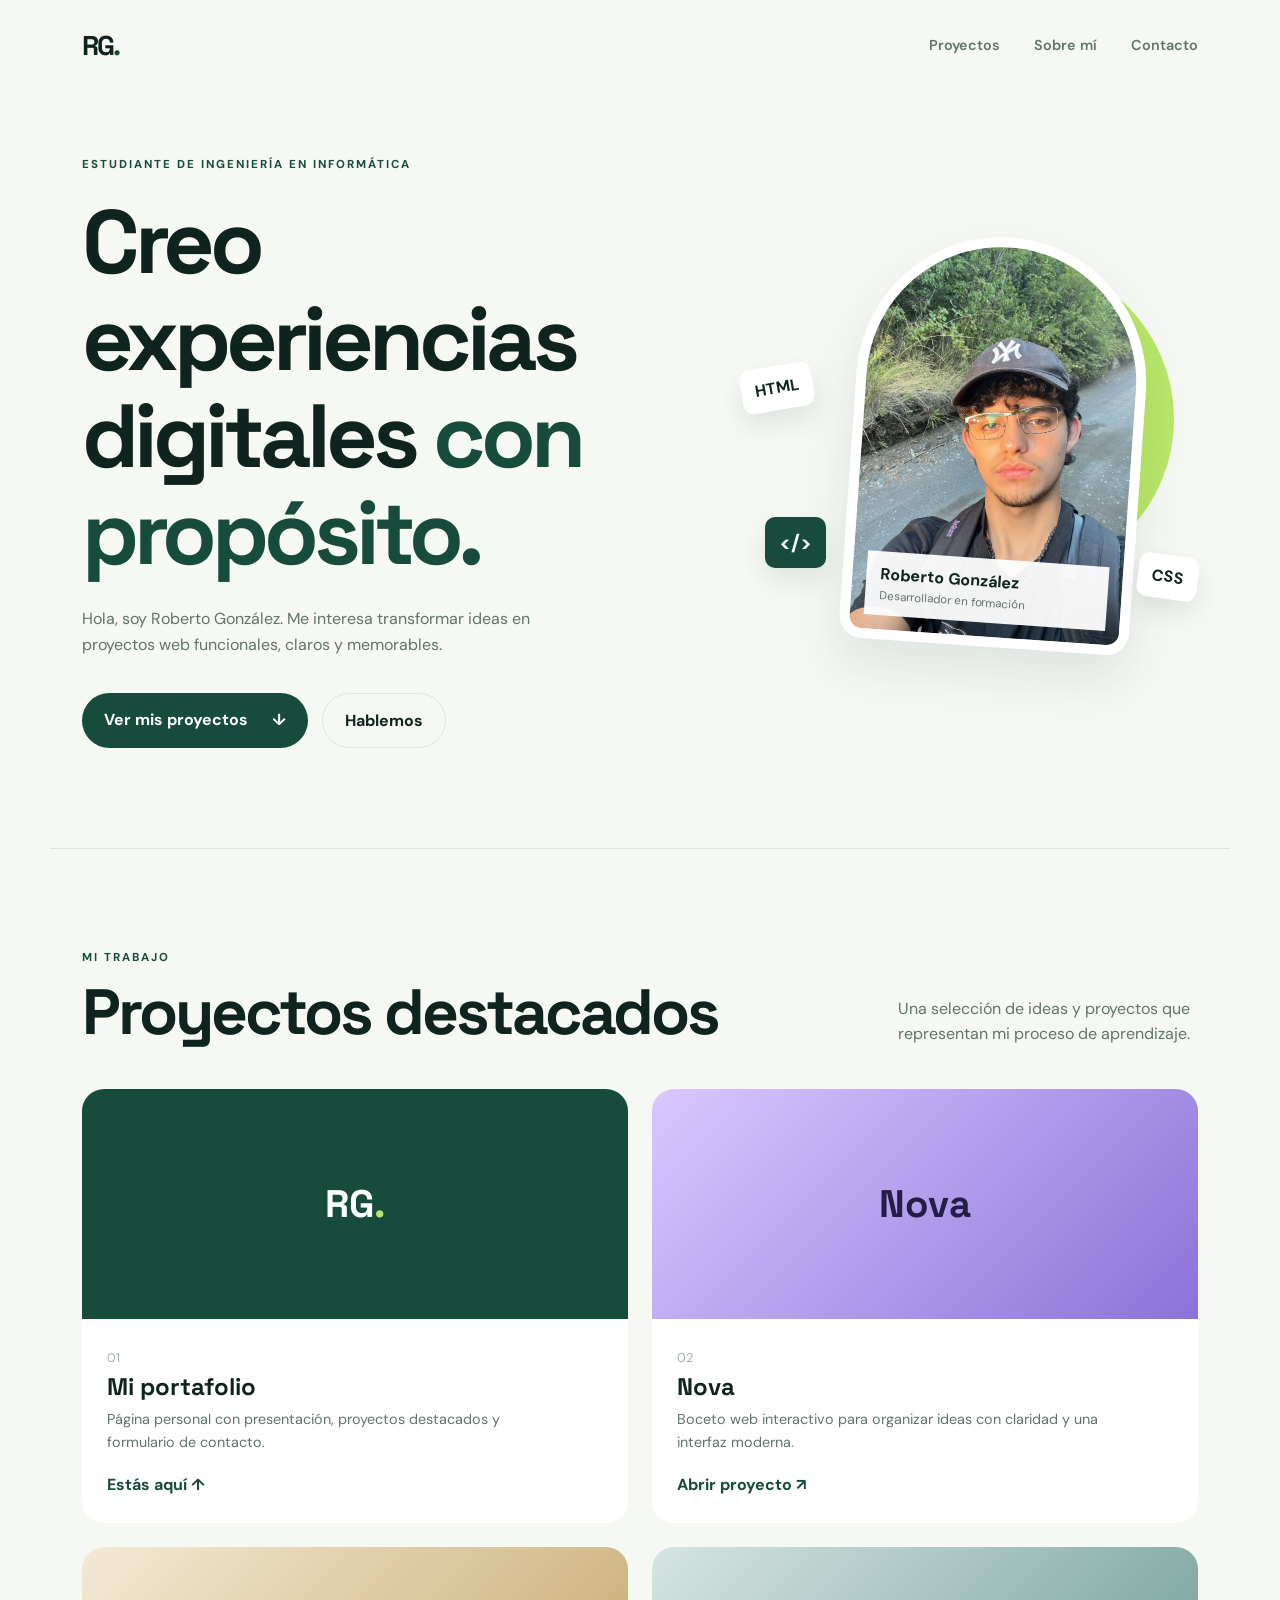
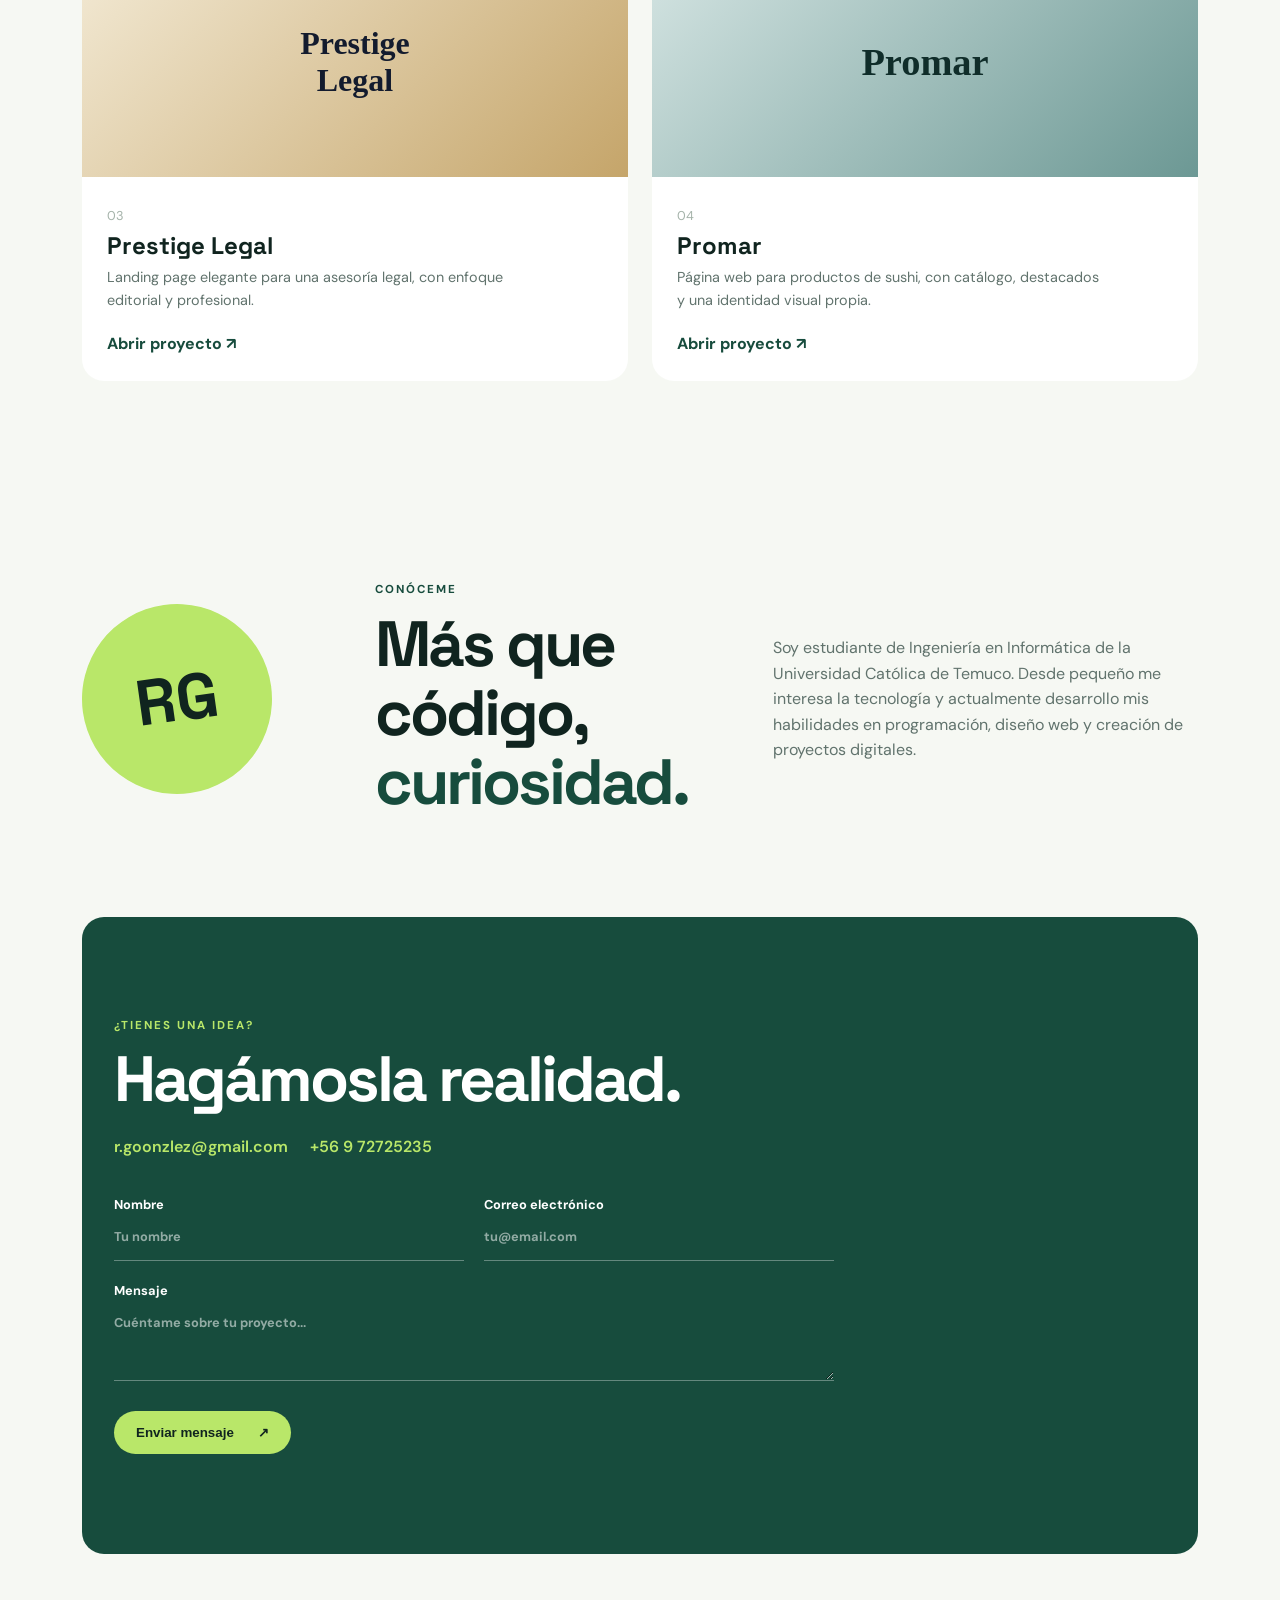
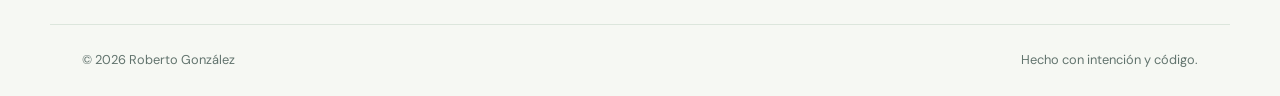
==== index.html @ 7312b8e0 "Add portfolio homepage and contact details" ====
<!DOCTYPE html>
<html lang="es">
<head>
    <meta charset="UTF-8">
    <meta name="viewport" content="width=device-width, initial-scale=1.0">
    <meta name="description" content="Portafolio personal de Roberto González, estudiante de ingeniería en informática.">
    <title>Roberto González | Portafolio</title>
    <link rel="stylesheet" href="styles.css">
</head>
<body>
    <header class="site-header">
        <a class="logo" href="#inicio">RG<span>.</span></a>
        <nav aria-label="Navegación principal">
            <a href="#proyectos">Proyectos</a>
            <a href="#sobre-mi">Sobre mí</a>
            <a href="#contacto">Contacto</a>
        </nav>
    </header>

    <main>
        <section class="hero" id="inicio">
            <div class="hero-copy">
                <p class="eyebrow">Estudiante de ingeniería en informática</p>
                <h1>Creo experiencias digitales <span>con propósito.</span></h1>
                <p class="hero-text">Hola, soy Roberto González. Me interesa transformar ideas en proyectos web funcionales, claros y memorables.</p>
                <div class="hero-actions">
                    <a class="button button-primary" href="#proyectos">Ver mis proyectos <span>↓</span></a>
                    <a class="button button-ghost" href="#contacto">Hablemos</a>
                </div>
            </div>
            <div class="profile-wrap">
                <div class="profile-glow"></div>
                <div class="profile-card">
                    <img src="foto-presentacion.jpeg" alt="Foto de Roberto González">
                    <div class="profile-label"><strong>Roberto González</strong><span>Desarrollador en formación</span></div>
                </div>
                <span class="floating-tag tag-one">HTML</span>
                <span class="floating-tag tag-two">CSS</span>
                <span class="floating-tag tag-three">&lt;/&gt;</span>
            </div>
        </section>

        <section class="section projects-section" id="proyectos">
            <div class="section-heading">
                <div><p class="eyebrow">Mi trabajo</p><h2>Proyectos destacados</h2></div>
                <p>Una selección de ideas y proyectos que representan mi proceso de aprendizaje.</p>
            </div>
            <div class="projects-grid">
                <article class="project-card">
                    <div class="project-visual visual-portfolio" role="img" aria-label="Vista previa de mi portafolio"><span>RG<span>.</span></span></div>
                    <div class="project-content"><span class="project-number">01</span><h3>Mi portafolio</h3><p>Página personal con presentación, proyectos destacados y formulario de contacto.</p><a href="#inicio" class="project-link">Estás aquí ↑</a></div>
                </article>
                <article class="project-card">
                    <div class="project-visual visual-nova" role="img" aria-label="Vista previa del proyecto Nova"><span>Nova</span></div>
                    <div class="project-content"><span class="project-number">02</span><h3>Nova</h3><p>Boceto web interactivo para organizar ideas con claridad y una interfaz moderna.</p><a href="proyecto%202/boceto%201.html" class="project-link">Abrir proyecto ↗</a></div>
                </article>
                <article class="project-card">
                    <div class="project-visual visual-legal" role="img" aria-label="Vista previa de Prestige Legal"><span>Prestige<br>Legal</span></div>
                    <div class="project-content"><span class="project-number">03</span><h3>Prestige Legal</h3><p>Landing page elegante para una asesoría legal, con enfoque editorial y profesional.</p><a href="proyecto%203-legal%20page/prestige_legal_perfil_profesional_espa_ol/code.html" class="project-link">Abrir proyecto ↗</a></div>
                </article>
                <article class="project-card">
                    <div class="project-visual visual-promar" role="img" aria-label="Vista previa de Promar"><span>Promar</span></div>
                    <div class="project-content"><span class="project-number">04</span><h3>Promar</h3><p>Página web para productos de sushi, con catálogo, destacados y una identidad visual propia.</p><a href="proyecto%204/index.html" class="project-link">Abrir proyecto ↗</a></div>
                </article>
            </div>
        </section>

        <section class="section about-section" id="sobre-mi">
            <div class="about-mark">RG</div>
            <div><p class="eyebrow">Conóceme</p><h2>Más que código,<br><span>curiosidad.</span></h2></div>
            <p class="about-text">Soy estudiante de Ingeniería en Informática de la Universidad Católica de Temuco. Desde pequeño me interesa la tecnología y actualmente desarrollo mis habilidades en programación, diseño web y creación de proyectos digitales.</p>
        </section>

        <section class="section contact-section" id="contacto">
            <p class="eyebrow">¿Tienes una idea?</p>
            <h2>Hagámosla realidad.</h2>
            <p class="contact-details">
                <a href="mailto:r.goonzlez@gmail.com">r.goonzlez@gmail.com</a>
                <a href="tel:+56972725235">+56 9 72725235</a>
            </p>
            <form action="mailto:r.goonzlez@gmail.com" method="post" enctype="text/plain">
                <div class="form-row"><label for="nombre">Nombre<input type="text" id="nombre" name="nombre" placeholder="Tu nombre" required></label><label for="email">Correo electrónico<input type="email" id="email" name="email" placeholder="tu@email.com" required></label></div>
                <label for="mensaje">Mensaje<textarea id="mensaje" name="mensaje" placeholder="Cuéntame sobre tu proyecto..." required></textarea></label>
                <button class="button button-primary" type="submit">Enviar mensaje <span>↗</span></button>
            </form>
        </section>
    </main>

    <footer><p>© 2026 Roberto González</p><p>Hecho con intención y código.</p></footer>
</body>
</html>
---- styles.css ----
@import url('https://fonts.googleapis.com/css2?family=DM+Sans:wght@400;500;600;700&family=Space+Grotesk:wght@500;600;700&display=swap');
:root{--ink:#10241f;--muted:#61736d;--cream:#f6f8f3;--paper:#fff;--green:#b9e769;--deep-green:#174c3d;--line:#dce6dc;--radius:22px}
*{box-sizing:border-box;margin:0;padding:0}html{scroll-behavior:smooth}body{background:var(--cream);color:var(--ink);font:16px/1.6 'DM Sans',sans-serif}a{color:inherit;text-decoration:none}.site-header{align-items:center;display:flex;justify-content:space-between;margin:auto;max-width:1180px;padding:28px 32px}.logo{font:700 1.7rem 'Space Grotesk';letter-spacing:-2px}.logo span,h1 span,h2 span{color:var(--deep-green)}nav{display:flex;gap:34px}nav a{color:var(--muted);font-size:.9rem;font-weight:600}.hero{align-items:center;display:grid;gap:70px;grid-template-columns:1.1fr .9fr;margin:auto;max-width:1180px;min-height:650px;padding:65px 32px 100px}.eyebrow{color:var(--deep-green);font-size:.72rem;font-weight:700;letter-spacing:2px;text-transform:uppercase}h1,h2,h3{font-family:'Space Grotesk';line-height:1.08}h1{font-size:clamp(3.3rem,7vw,6.5rem);letter-spacing:-5px;margin:20px 0 25px;max-width:730px}.hero-text{color:var(--muted);max-width:500px}.hero-actions{display:flex;flex-wrap:wrap;gap:14px;margin-top:35px}.button{border:0;border-radius:50px;cursor:pointer;display:inline-flex;font-weight:700;gap:24px;padding:14px 22px;transition:.2s}.button:hover{box-shadow:0 10px 25px #174c3d22;transform:translateY(-3px)}.button-primary{background:var(--deep-green);color:#fff}.button-ghost{border:1px solid var(--line)}.profile-wrap{min-height:430px;position:relative}.profile-glow{background:var(--green);border-radius:50%;height:320px;position:absolute;right:5%;top:5%;width:320px}.profile-card{background:#d8e2cf;border:10px solid white;border-radius:180px 180px 28px 28px;box-shadow:0 25px 50px #174c3d1c;height:410px;overflow:hidden;position:absolute;right:12%;top:0;transform:rotate(4deg);width:290px}.profile-card img{height:100%;object-fit:cover;width:100%}.profile-label{background:#fffffff0;bottom:14px;left:14px;padding:10px 14px;position:absolute;right:14px}.profile-label strong,.profile-label span{display:block}.profile-label span{color:var(--muted);font-size:.72rem}.floating-tag{background:var(--paper);border-radius:10px;box-shadow:0 12px 25px #174c3d1c;font-weight:700;padding:9px 14px;position:absolute}.tag-one{left:3%;top:30%;transform:rotate(-10deg)}.tag-two{bottom:16%;right:0;transform:rotate(8deg)}.tag-three{background:var(--deep-green);color:#fff;font-size:1.3rem;left:8%;top:65%}.section{margin:auto;max-width:1180px;padding:100px 32px}.projects-section{border-top:1px solid var(--line)}.section-heading{align-items:end;display:flex;justify-content:space-between;margin-bottom:42px}.section-heading>p{color:var(--muted);max-width:300px}.section h2{font-size:clamp(2.3rem,5vw,4.2rem);letter-spacing:-3px;margin-top:10px}.projects-grid{display:grid;gap:24px;grid-template-columns:repeat(2,1fr)}.project-card{background:var(--paper);border-radius:var(--radius);overflow:hidden;transition:.25s}.project-card:hover{box-shadow:0 20px 35px #174c3d16;transform:translateY(-8px)}.project-content{padding:25px}.project-number{color:#a5b3aa;font-size:.8rem}.project-content h3{font-size:1.5rem;margin:5px 0 8px}.project-content p{color:var(--muted);font-size:.9rem;max-width:430px}.project-link{color:var(--deep-green);display:inline-block;font-weight:700;margin-top:18px}.project-visual{align-items:center;display:flex;font:700 2.4rem 'Space Grotesk';height:230px;justify-content:center;text-align:center}.project-visual span span{color:var(--green)}.visual-portfolio{background:var(--deep-green);color:#fff}.visual-nova{background:linear-gradient(135deg,#d8c8ff,#8b72d8);color:#251d45}.visual-legal{background:linear-gradient(135deg,#f3ead5,#c5a56a);color:#131b2e;font:600 2rem Georgia}.visual-promar{background:linear-gradient(135deg,#d5e5e3,#6c9894);color:#102d2a;font-family:Georgia}.about-section{align-items:center;display:grid;gap:45px;grid-template-columns:.7fr 1fr 1.2fr}.about-mark{align-items:center;background:var(--green);border-radius:50%;display:flex;font:700 4rem 'Space Grotesk';height:190px;justify-content:center;transform:rotate(-8deg);width:190px}.about-text{color:var(--muted)}.contact-section{background:var(--deep-green);border-radius:var(--radius);color:#fff;margin-bottom:70px;max-width:1116px}.contact-section .eyebrow{color:var(--green)}.contact-section h2{margin-bottom:40px}.contact-section form{max-width:720px}.form-row{display:grid;gap:20px;grid-template-columns:1fr 1fr}.contact-section label{display:block;font-size:.8rem;font-weight:700;margin-bottom:20px}.contact-section input,.contact-section textarea{background:transparent;border:0;border-bottom:1px solid #ffffff55;color:#fff;display:block;font:inherit;outline:0;padding:12px 0;width:100%}.contact-section textarea{min-height:80px;resize:vertical}.contact-section ::placeholder{color:#ffffff88}.contact-section .button{background:var(--green);color:var(--ink);margin-top:10px}footer{border-top:1px solid var(--line);color:var(--muted);display:flex;font-size:.8rem;justify-content:space-between;margin:auto;max-width:1180px;padding:25px 32px}
.contact-details{display:flex;flex-wrap:wrap;gap:22px;margin:-20px 0 35px}.contact-details a{color:var(--green);font-weight:600}.contact-details a:hover{text-decoration:underline}
@media(max-width:760px){.site-header{padding:22px 20px}nav{gap:13px}nav a{font-size:.75rem}.hero{gap:25px;grid-template-columns:1fr;padding:55px 20px 80px}.profile-wrap{min-height:400px}.profile-card{right:15%}.section{padding:70px 20px}.section-heading,.about-section{align-items:start;display:flex;flex-direction:column}.projects-grid,.form-row{grid-template-columns:1fr}.about-mark{height:130px;width:130px;font-size:2.7rem}.contact-section{border-radius:0;margin-bottom:0}footer{padding:22px 20px}}
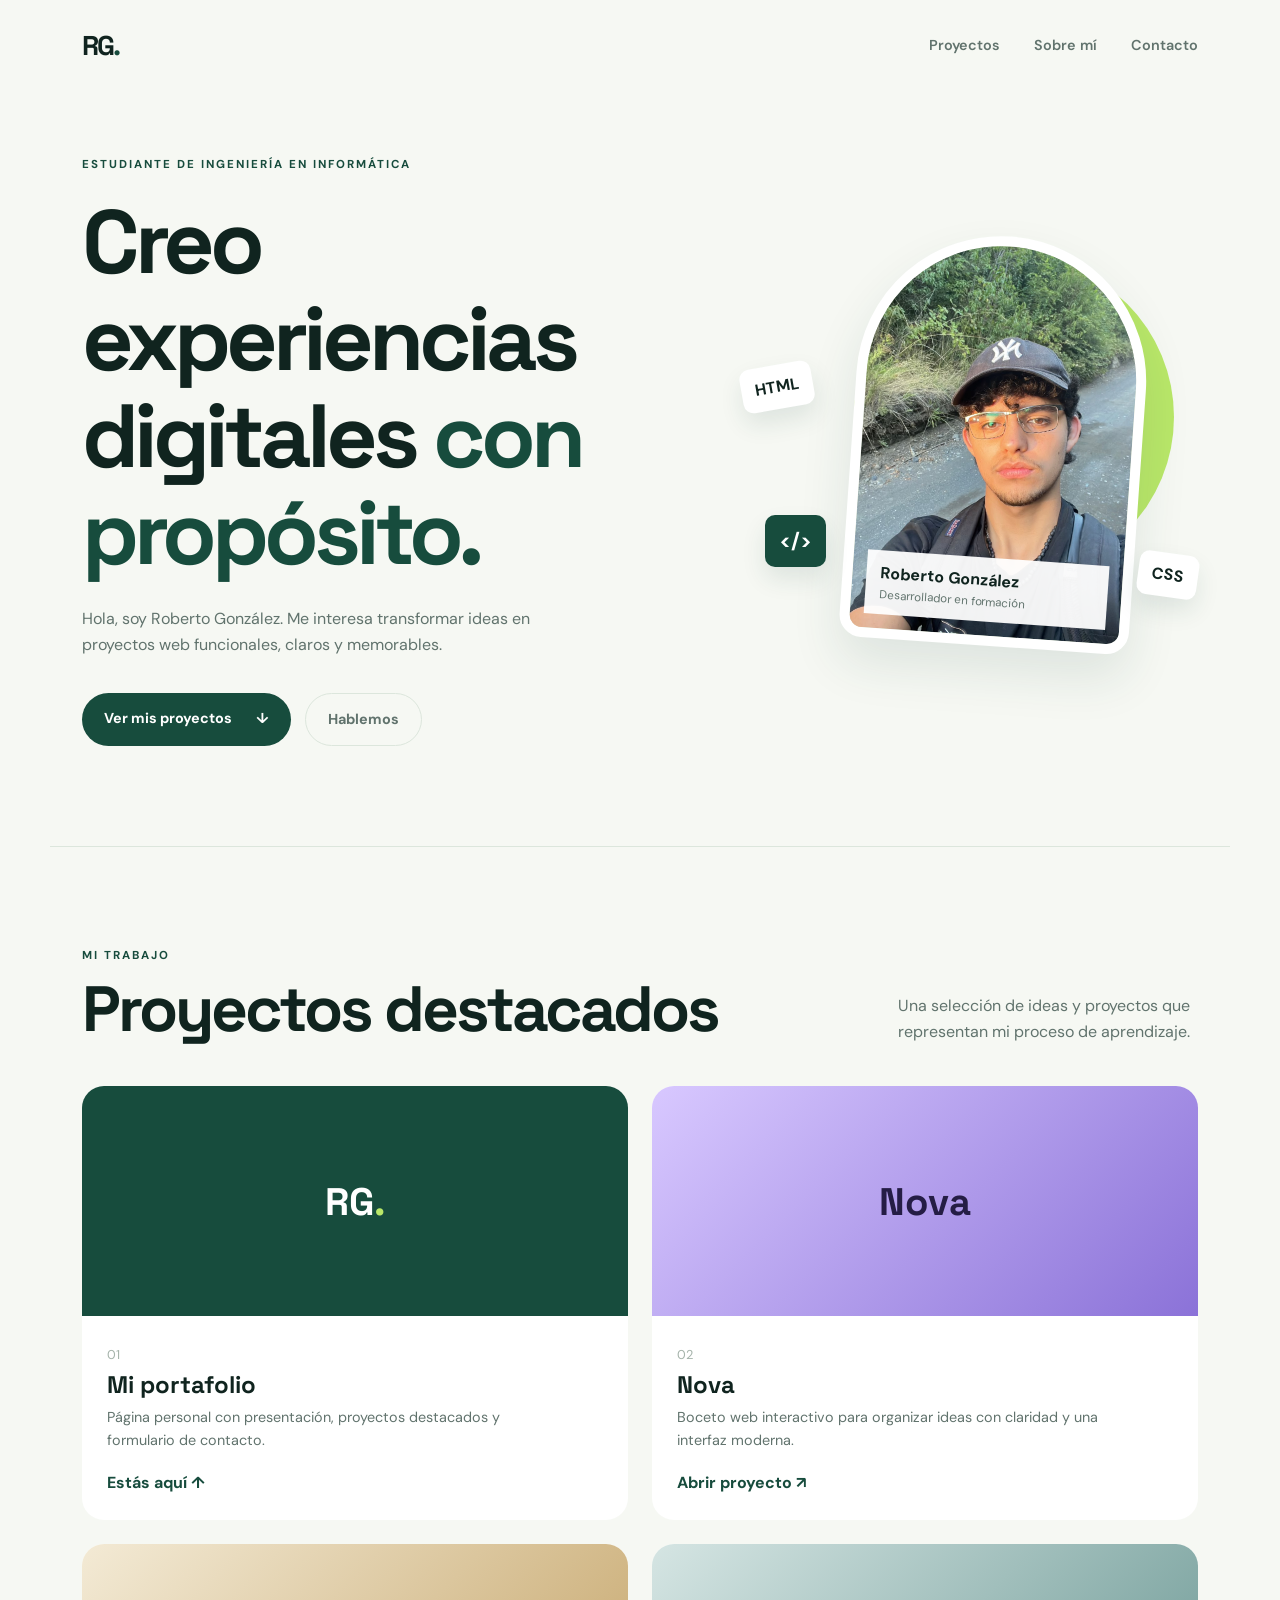
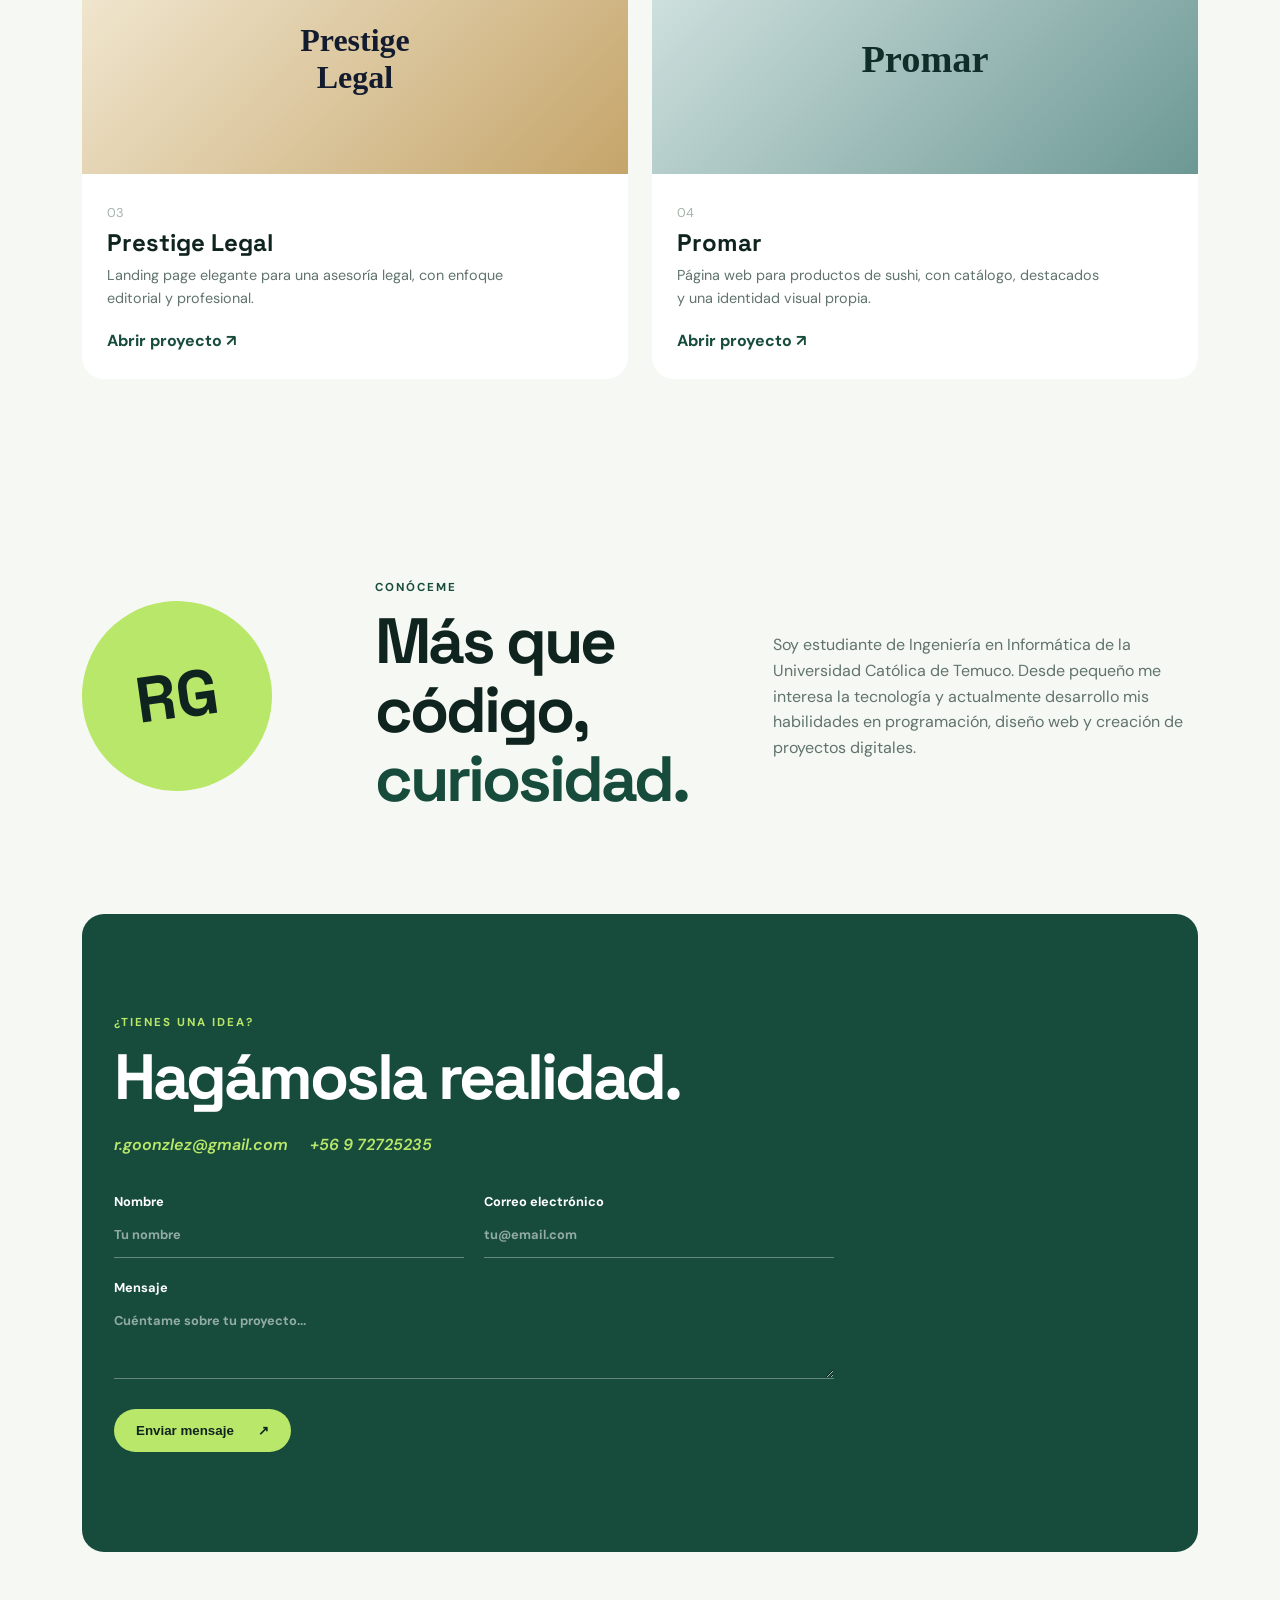
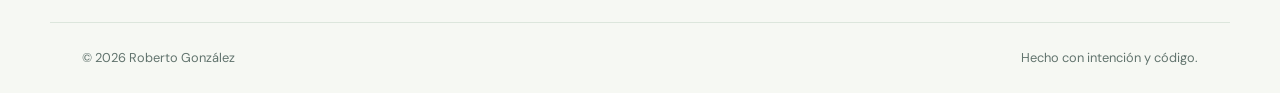
==== commit 4aa2f789: "Make portfolio HTML semantic" ====
--- a/index.html
+++ b/index.html
@@ -9,7 +9,7 @@
 </head>
 <body>
     <header class="site-header">
-        <a class="logo" href="#inicio">RG<span>.</span></a>
+        <a class="logo" href="#inicio" aria-label="Ir al inicio">RG<span>.</span></a>
         <nav aria-label="Navegación principal">
             <a href="#proyectos">Proyectos</a>
             <a href="#sobre-mi">Sobre mí</a>
@@ -18,74 +18,82 @@
     </header>
 
     <main>
-        <section class="hero" id="inicio">
-            <div class="hero-copy">
+        <section class="hero" id="inicio" aria-labelledby="titulo-principal">
+            <article class="hero-copy">
                 <p class="eyebrow">Estudiante de ingeniería en informática</p>
-                <h1>Creo experiencias digitales <span>con propósito.</span></h1>
+                <h1 id="titulo-principal">Creo experiencias digitales <span>con propósito.</span></h1>
                 <p class="hero-text">Hola, soy Roberto González. Me interesa transformar ideas en proyectos web funcionales, claros y memorables.</p>
-                <div class="hero-actions">
-                    <a class="button button-primary" href="#proyectos">Ver mis proyectos <span>↓</span></a>
+                <nav class="hero-actions" aria-label="Acciones de presentación">
+                    <a class="button button-primary" href="#proyectos">Ver mis proyectos <span aria-hidden="true">↓</span></a>
                     <a class="button button-ghost" href="#contacto">Hablemos</a>
-                </div>
-            </div>
-            <div class="profile-wrap">
-                <div class="profile-glow"></div>
-                <div class="profile-card">
+                </nav>
+            </article>
+
+            <aside class="profile-wrap" aria-label="Presentación de Roberto González">
+                <span class="profile-glow" aria-hidden="true"></span>
+                <figure class="profile-card">
                     <img src="foto-presentacion.jpeg" alt="Foto de Roberto González">
-                    <div class="profile-label"><strong>Roberto González</strong><span>Desarrollador en formación</span></div>
-                </div>
-                <span class="floating-tag tag-one">HTML</span>
-                <span class="floating-tag tag-two">CSS</span>
-                <span class="floating-tag tag-three">&lt;/&gt;</span>
-            </div>
+                    <figcaption class="profile-label"><strong>Roberto González</strong><span>Desarrollador en formación</span></figcaption>
+                </figure>
+                <span class="floating-tag tag-one" aria-hidden="true">HTML</span>
+                <span class="floating-tag tag-two" aria-hidden="true">CSS</span>
+                <span class="floating-tag tag-three" aria-hidden="true">&lt;/&gt;</span>
+            </aside>
         </section>
 
-        <section class="section projects-section" id="proyectos">
-            <div class="section-heading">
-                <div><p class="eyebrow">Mi trabajo</p><h2>Proyectos destacados</h2></div>
+        <section class="section projects-section" id="proyectos" aria-labelledby="titulo-proyectos">
+            <header class="section-heading">
+                <hgroup><p class="eyebrow">Mi trabajo</p><h2 id="titulo-proyectos">Proyectos destacados</h2></hgroup>
                 <p>Una selección de ideas y proyectos que representan mi proceso de aprendizaje.</p>
-            </div>
-            <div class="projects-grid">
-                <article class="project-card">
-                    <div class="project-visual visual-portfolio" role="img" aria-label="Vista previa de mi portafolio"><span>RG<span>.</span></span></div>
-                    <div class="project-content"><span class="project-number">01</span><h3>Mi portafolio</h3><p>Página personal con presentación, proyectos destacados y formulario de contacto.</p><a href="#inicio" class="project-link">Estás aquí ↑</a></div>
-                </article>
-                <article class="project-card">
-                    <div class="project-visual visual-nova" role="img" aria-label="Vista previa del proyecto Nova"><span>Nova</span></div>
-                    <div class="project-content"><span class="project-number">02</span><h3>Nova</h3><p>Boceto web interactivo para organizar ideas con claridad y una interfaz moderna.</p><a href="proyecto%202/boceto%201.html" class="project-link">Abrir proyecto ↗</a></div>
-                </article>
-                <article class="project-card">
-                    <div class="project-visual visual-legal" role="img" aria-label="Vista previa de Prestige Legal"><span>Prestige<br>Legal</span></div>
-                    <div class="project-content"><span class="project-number">03</span><h3>Prestige Legal</h3><p>Landing page elegante para una asesoría legal, con enfoque editorial y profesional.</p><a href="proyecto%203-legal%20page/prestige_legal_perfil_profesional_espa_ol/code.html" class="project-link">Abrir proyecto ↗</a></div>
-                </article>
-                <article class="project-card">
-                    <div class="project-visual visual-promar" role="img" aria-label="Vista previa de Promar"><span>Promar</span></div>
-                    <div class="project-content"><span class="project-number">04</span><h3>Promar</h3><p>Página web para productos de sushi, con catálogo, destacados y una identidad visual propia.</p><a href="proyecto%204/index.html" class="project-link">Abrir proyecto ↗</a></div>
-                </article>
-            </div>
+            </header>
+            <ul class="projects-grid">
+                <li class="project-card">
+                    <figure class="project-visual visual-portfolio" aria-label="Vista previa de mi portafolio"><span>RG<span>.</span></span></figure>
+                    <section class="project-content"><span class="project-number">01</span><h3>Mi portafolio</h3><p>Página personal con presentación, proyectos destacados y formulario de contacto.</p><a href="#inicio" class="project-link">Estás aquí ↑</a></section>
+                </li>
+                <li class="project-card">
+                    <figure class="project-visual visual-nova" aria-label="Vista previa del proyecto Nova"><span>Nova</span></figure>
+                    <section class="project-content"><span class="project-number">02</span><h3>Nova</h3><p>Boceto web interactivo para organizar ideas con claridad y una interfaz moderna.</p><a href="proyecto%202/boceto%201.html" class="project-link">Abrir proyecto ↗</a></section>
+                </li>
+                <li class="project-card">
+                    <figure class="project-visual visual-legal" aria-label="Vista previa de Prestige Legal"><span>Prestige<br>Legal</span></figure>
+                    <section class="project-content"><span class="project-number">03</span><h3>Prestige Legal</h3><p>Landing page elegante para una asesoría legal, con enfoque editorial y profesional.</p><a href="proyecto%203-legal%20page/prestige_legal_perfil_profesional_espa_ol/code.html" class="project-link">Abrir proyecto ↗</a></section>
+                </li>
+                <li class="project-card">
+                    <figure class="project-visual visual-promar" aria-label="Vista previa de Promar"><span>Promar</span></figure>
+                    <section class="project-content"><span class="project-number">04</span><h3>Promar</h3><p>Página web para productos de sushi, con catálogo, destacados y una identidad visual propia.</p><a href="proyecto%204/index.html" class="project-link">Abrir proyecto ↗</a></section>
+                </li>
+            </ul>
         </section>
 
-        <section class="section about-section" id="sobre-mi">
-            <div class="about-mark">RG</div>
-            <div><p class="eyebrow">Conóceme</p><h2>Más que código,<br><span>curiosidad.</span></h2></div>
+        <section class="section about-section" id="sobre-mi" aria-labelledby="titulo-sobre-mi">
+            <p class="about-mark" aria-hidden="true">RG</p>
+            <header><p class="eyebrow">Conóceme</p><h2 id="titulo-sobre-mi">Más que código,<br><span>curiosidad.</span></h2></header>
             <p class="about-text">Soy estudiante de Ingeniería en Informática de la Universidad Católica de Temuco. Desde pequeño me interesa la tecnología y actualmente desarrollo mis habilidades en programación, diseño web y creación de proyectos digitales.</p>
         </section>
 
-        <section class="section contact-section" id="contacto">
+        <section class="section contact-section" id="contacto" aria-labelledby="titulo-contacto">
             <p class="eyebrow">¿Tienes una idea?</p>
-            <h2>Hagámosla realidad.</h2>
-            <p class="contact-details">
+            <h2 id="titulo-contacto">Hagámosla realidad.</h2>
+            <address class="contact-details">
                 <a href="mailto:r.goonzlez@gmail.com">r.goonzlez@gmail.com</a>
                 <a href="tel:+56972725235">+56 9 72725235</a>
-            </p>
+            </address>
             <form action="mailto:r.goonzlez@gmail.com" method="post" enctype="text/plain">
-                <div class="form-row"><label for="nombre">Nombre<input type="text" id="nombre" name="nombre" placeholder="Tu nombre" required></label><label for="email">Correo electrónico<input type="email" id="email" name="email" placeholder="tu@email.com" required></label></div>
+                <fieldset class="form-row">
+                    <legend class="visually-hidden">Datos de contacto</legend>
+                    <label for="nombre">Nombre<input type="text" id="nombre" name="nombre" placeholder="Tu nombre" required></label>
+                    <label for="email">Correo electrónico<input type="email" id="email" name="email" placeholder="tu@email.com" required></label>
+                </fieldset>
                 <label for="mensaje">Mensaje<textarea id="mensaje" name="mensaje" placeholder="Cuéntame sobre tu proyecto..." required></textarea></label>
-                <button class="button button-primary" type="submit">Enviar mensaje <span>↗</span></button>
+                <button class="button button-primary" type="submit">Enviar mensaje <span aria-hidden="true">↗</span></button>
             </form>
         </section>
     </main>
 
-    <footer><p>© 2026 Roberto González</p><p>Hecho con intención y código.</p></footer>
+    <footer>
+        <p>© 2026 Roberto González</p>
+        <p>Hecho con intención y código.</p>
+    </footer>
 </body>
 </html>
--- a/styles.css
+++ b/styles.css
@@ -2,4 +2,5 @@
 :root{--ink:#10241f;--muted:#61736d;--cream:#f6f8f3;--paper:#fff;--green:#b9e769;--deep-green:#174c3d;--line:#dce6dc;--radius:22px}
 *{box-sizing:border-box;margin:0;padding:0}html{scroll-behavior:smooth}body{background:var(--cream);color:var(--ink);font:16px/1.6 'DM Sans',sans-serif}a{color:inherit;text-decoration:none}.site-header{align-items:center;display:flex;justify-content:space-between;margin:auto;max-width:1180px;padding:28px 32px}.logo{font:700 1.7rem 'Space Grotesk';letter-spacing:-2px}.logo span,h1 span,h2 span{color:var(--deep-green)}nav{display:flex;gap:34px}nav a{color:var(--muted);font-size:.9rem;font-weight:600}.hero{align-items:center;display:grid;gap:70px;grid-template-columns:1.1fr .9fr;margin:auto;max-width:1180px;min-height:650px;padding:65px 32px 100px}.eyebrow{color:var(--deep-green);font-size:.72rem;font-weight:700;letter-spacing:2px;text-transform:uppercase}h1,h2,h3{font-family:'Space Grotesk';line-height:1.08}h1{font-size:clamp(3.3rem,7vw,6.5rem);letter-spacing:-5px;margin:20px 0 25px;max-width:730px}.hero-text{color:var(--muted);max-width:500px}.hero-actions{display:flex;flex-wrap:wrap;gap:14px;margin-top:35px}.button{border:0;border-radius:50px;cursor:pointer;display:inline-flex;font-weight:700;gap:24px;padding:14px 22px;transition:.2s}.button:hover{box-shadow:0 10px 25px #174c3d22;transform:translateY(-3px)}.button-primary{background:var(--deep-green);color:#fff}.button-ghost{border:1px solid var(--line)}.profile-wrap{min-height:430px;position:relative}.profile-glow{background:var(--green);border-radius:50%;height:320px;position:absolute;right:5%;top:5%;width:320px}.profile-card{background:#d8e2cf;border:10px solid white;border-radius:180px 180px 28px 28px;box-shadow:0 25px 50px #174c3d1c;height:410px;overflow:hidden;position:absolute;right:12%;top:0;transform:rotate(4deg);width:290px}.profile-card img{height:100%;object-fit:cover;width:100%}.profile-label{background:#fffffff0;bottom:14px;left:14px;padding:10px 14px;position:absolute;right:14px}.profile-label strong,.profile-label span{display:block}.profile-label span{color:var(--muted);font-size:.72rem}.floating-tag{background:var(--paper);border-radius:10px;box-shadow:0 12px 25px #174c3d1c;font-weight:700;padding:9px 14px;position:absolute}.tag-one{left:3%;top:30%;transform:rotate(-10deg)}.tag-two{bottom:16%;right:0;transform:rotate(8deg)}.tag-three{background:var(--deep-green);color:#fff;font-size:1.3rem;left:8%;top:65%}.section{margin:auto;max-width:1180px;padding:100px 32px}.projects-section{border-top:1px solid var(--line)}.section-heading{align-items:end;display:flex;justify-content:space-between;margin-bottom:42px}.section-heading>p{color:var(--muted);max-width:300px}.section h2{font-size:clamp(2.3rem,5vw,4.2rem);letter-spacing:-3px;margin-top:10px}.projects-grid{display:grid;gap:24px;grid-template-columns:repeat(2,1fr)}.project-card{background:var(--paper);border-radius:var(--radius);overflow:hidden;transition:.25s}.project-card:hover{box-shadow:0 20px 35px #174c3d16;transform:translateY(-8px)}.project-content{padding:25px}.project-number{color:#a5b3aa;font-size:.8rem}.project-content h3{font-size:1.5rem;margin:5px 0 8px}.project-content p{color:var(--muted);font-size:.9rem;max-width:430px}.project-link{color:var(--deep-green);display:inline-block;font-weight:700;margin-top:18px}.project-visual{align-items:center;display:flex;font:700 2.4rem 'Space Grotesk';height:230px;justify-content:center;text-align:center}.project-visual span span{color:var(--green)}.visual-portfolio{background:var(--deep-green);color:#fff}.visual-nova{background:linear-gradient(135deg,#d8c8ff,#8b72d8);color:#251d45}.visual-legal{background:linear-gradient(135deg,#f3ead5,#c5a56a);color:#131b2e;font:600 2rem Georgia}.visual-promar{background:linear-gradient(135deg,#d5e5e3,#6c9894);color:#102d2a;font-family:Georgia}.about-section{align-items:center;display:grid;gap:45px;grid-template-columns:.7fr 1fr 1.2fr}.about-mark{align-items:center;background:var(--green);border-radius:50%;display:flex;font:700 4rem 'Space Grotesk';height:190px;justify-content:center;transform:rotate(-8deg);width:190px}.about-text{color:var(--muted)}.contact-section{background:var(--deep-green);border-radius:var(--radius);color:#fff;margin-bottom:70px;max-width:1116px}.contact-section .eyebrow{color:var(--green)}.contact-section h2{margin-bottom:40px}.contact-section form{max-width:720px}.form-row{display:grid;gap:20px;grid-template-columns:1fr 1fr}.contact-section label{display:block;font-size:.8rem;font-weight:700;margin-bottom:20px}.contact-section input,.contact-section textarea{background:transparent;border:0;border-bottom:1px solid #ffffff55;color:#fff;display:block;font:inherit;outline:0;padding:12px 0;width:100%}.contact-section textarea{min-height:80px;resize:vertical}.contact-section ::placeholder{color:#ffffff88}.contact-section .button{background:var(--green);color:var(--ink);margin-top:10px}footer{border-top:1px solid var(--line);color:var(--muted);display:flex;font-size:.8rem;justify-content:space-between;margin:auto;max-width:1180px;padding:25px 32px}
 .contact-details{display:flex;flex-wrap:wrap;gap:22px;margin:-20px 0 35px}.contact-details a{color:var(--green);font-weight:600}.contact-details a:hover{text-decoration:underline}
+.projects-grid{list-style:none}.project-visual{margin:0}.contact-section fieldset{border:0;margin:0;padding:0}.visually-hidden{height:1px;margin:-1px;overflow:hidden;position:absolute;width:1px;clip:rect(0,0,0,0);white-space:nowrap}
 @media(max-width:760px){.site-header{padding:22px 20px}nav{gap:13px}nav a{font-size:.75rem}.hero{gap:25px;grid-template-columns:1fr;padding:55px 20px 80px}.profile-wrap{min-height:400px}.profile-card{right:15%}.section{padding:70px 20px}.section-heading,.about-section{align-items:start;display:flex;flex-direction:column}.projects-grid,.form-row{grid-template-columns:1fr}.about-mark{height:130px;width:130px;font-size:2.7rem}.contact-section{border-radius:0;margin-bottom:0}footer{padding:22px 20px}}
